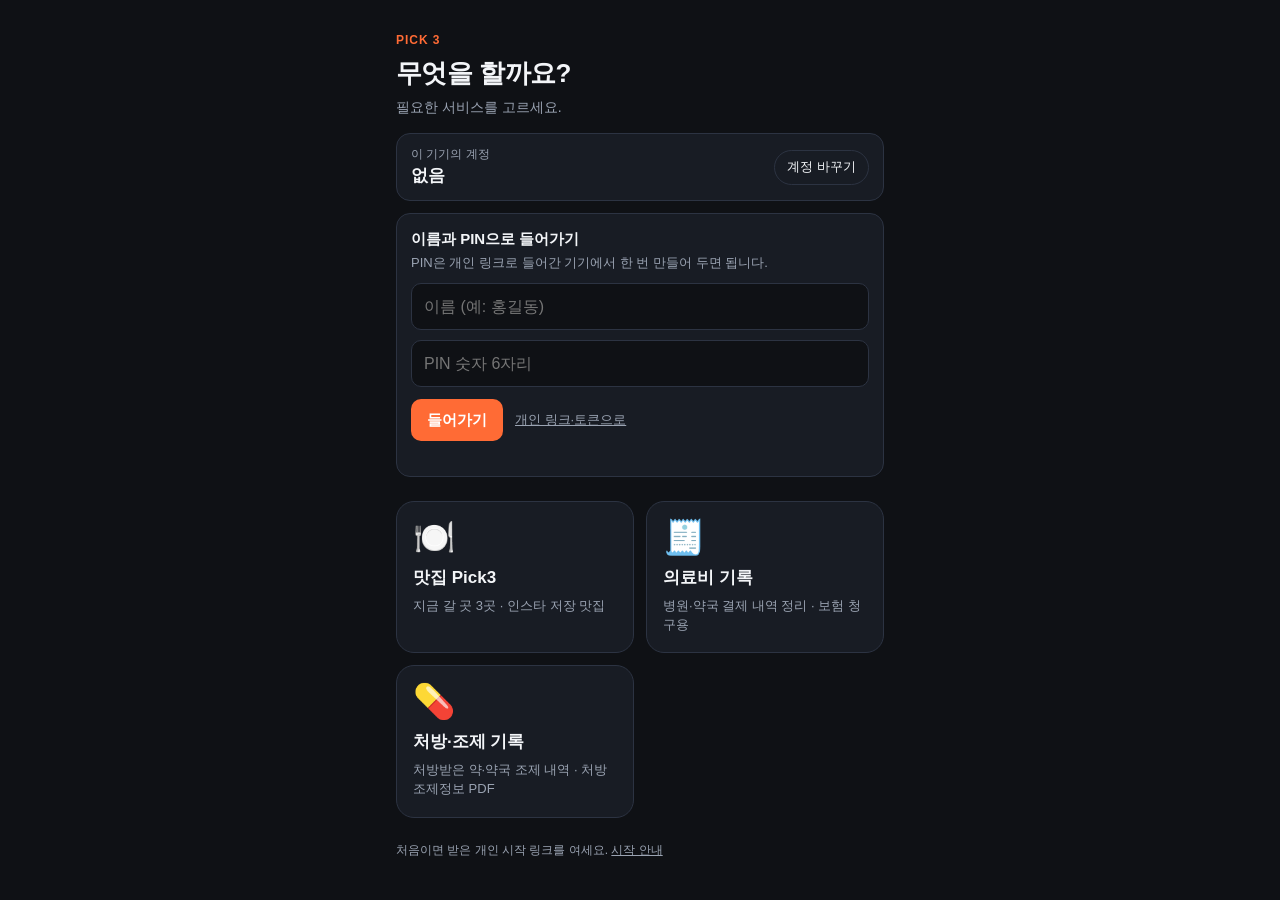
==== index.html @ e6c78faf "Web sign-in with name + 6-digit PIN (user-set), plus per-person Shortcut link guide - auth_pin.py: P" ====
<!doctype html>
<html lang="ko">
<head>
  <meta charset="utf-8" />
  <meta name="viewport" content="width=device-width, initial-scale=1, viewport-fit=cover" />
  <meta name="theme-color" content="#0f1115" />
  <meta name="referrer" content="no-referrer" />
  <meta name="apple-mobile-web-app-capable" content="yes" />
  <meta name="apple-mobile-web-app-title" content="Pick3" />
  <link rel="manifest" href="manifest.json" />
  <link rel="icon" href="icon.svg" type="image/svg+xml" />
  <title>Pick3</title>
  <style>
    :root {
      --bg: #0f1115; --surface: #181c24; --surface-2: #222733; --border: #2c3342;
      --text: #f3f5f8; --muted: #9aa3b2; --accent: #ff6b35;
    }
    * { box-sizing: border-box; margin: 0; padding: 0; -webkit-tap-highlight-color: transparent; }
    body {
      background: var(--bg); color: var(--text); min-height: 100vh;
      font-family: -apple-system, BlinkMacSystemFont, "Pretendard", "Apple SD Gothic Neo", "Noto Sans KR", sans-serif;
      padding: 32px 16px 40px; max-width: 520px; margin: 0 auto; line-height: 1.45;
    }
    .brand { font-size: 12px; font-weight: 700; color: var(--accent); letter-spacing: 0.08em; }
    h1 { font-size: 26px; font-weight: 800; letter-spacing: -0.02em; margin-top: 6px; }
    .sub { color: var(--muted); font-size: 14px; margin-top: 4px; }
    .grid { display: grid; grid-template-columns: 1fr 1fr; gap: 12px; margin-top: 24px; }
    .svc {
      display: flex; flex-direction: column; gap: 6px; min-height: 148px; padding: 18px 16px;
      background: var(--surface); border: 1px solid var(--border); border-radius: 18px;
      color: var(--text); text-decoration: none;
    }
    .svc:active { background: var(--surface-2); }
    .svc .icon { font-size: 34px; line-height: 1; }
    .svc .name { font-size: 17px; font-weight: 700; margin-top: 6px; }
    .svc .desc { color: var(--muted); font-size: 13px; }
    .acct {
      display: flex; align-items: center; justify-content: space-between; gap: 10px; margin-top: 16px;
      background: var(--surface); border: 1px solid var(--border); border-radius: 14px; padding: 12px 14px;
    }
    .acct .k { color: var(--muted); font-size: 12px; }
    .acct .v { font-size: 17px; font-weight: 700; }
    .acct button {
      font: inherit; font-size: 13px; color: var(--text); background: transparent; white-space: nowrap;
      border: 1px solid var(--border); border-radius: 999px; padding: 7px 12px;
    }
    .panel {
      margin-top: 12px; background: var(--surface); border: 1px solid var(--border); border-radius: 14px; padding: 14px;
    }
    .panel h2 { font-size: 15px; font-weight: 700; }
    .panel p { color: var(--muted); font-size: 13px; margin-top: 4px; }
    .panel input {
      display: block; width: 100%; margin-top: 10px; padding: 11px 12px; font: inherit; font-size: 16px;
      color: var(--text); background: var(--bg); border: 1px solid var(--border); border-radius: 10px;
    }
    .panel .row { display: flex; gap: 8px; margin-top: 12px; align-items: center; flex-wrap: wrap; }
    .btn {
      font: inherit; font-size: 15px; font-weight: 700; color: #fff; background: var(--accent);
      border: 0; border-radius: 10px; padding: 10px 16px;
    }
    .btn:disabled { opacity: 0.6; }
    .link { font: inherit; font-size: 13px; color: var(--muted); background: none; border: 0; text-decoration: underline; padding: 4px; }
    .err { color: #ff8a8a; font-size: 13px; margin-top: 8px; min-height: 1em; }
    .ok { color: #7ee2a8; }
    [hidden] { display: none !important; }
    .foot { margin-top: 24px; color: var(--muted); font-size: 12px; }
    .foot a { color: var(--muted); }
    @media (max-width: 340px) { .grid { grid-template-columns: 1fr; } }
  </style>
</head>
<body>
  <p class="brand">PICK 3</p>
  <h1>무엇을 할까요?</h1>
  <p class="sub">필요한 서비스를 고르세요.</p>

  <div class="acct">
    <div><div class="k">이 기기의 계정</div><div class="v" id="acctName">확인 중…</div></div>
    <button type="button" id="switchBtn">계정 바꾸기</button>
  </div>

  <form class="panel" id="loginPanel" hidden autocomplete="on">
    <h2>이름과 PIN으로 들어가기</h2>
    <p>PIN은 개인 링크로 들어간 기기에서 한 번 만들어 두면 됩니다.</p>
    <input id="loginName" name="username" autocomplete="username" placeholder="이름 (예: 홍길동)" required />
    <input id="loginPin" name="password" type="password" inputmode="numeric" pattern="[0-9]*" maxlength="6"
           autocomplete="current-password" placeholder="PIN 숫자 6자리" required />
    <div class="row">
      <button class="btn" type="submit" id="loginBtn">들어가기</button>
      <button class="link" type="button" id="tokenBtn">개인 링크·토큰으로</button>
      <button class="link" type="button" id="loginCancel" hidden>닫기</button>
    </div>
    <div class="err" id="loginErr" role="alert"></div>
  </form>

  <form class="panel" id="pinPanel" hidden>
    <h2 id="pinTitle">PIN 만들기</h2>
    <p>다른 브라우저(카톡 안 브라우저, PC 등)에서는 긴 링크 대신 이름과 PIN으로 들어올 수 있습니다.</p>
    <input id="pin1" type="password" inputmode="numeric" pattern="[0-9]*" maxlength="6" autocomplete="new-password" placeholder="새 PIN 숫자 6자리" />
    <input id="pin2" type="password" inputmode="numeric" pattern="[0-9]*" maxlength="6" autocomplete="new-password" placeholder="한 번 더" />
    <div class="row">
      <button class="btn" type="submit" id="pinBtn">저장</button>
      <button class="link" type="button" id="pinLater">나중에</button>
    </div>
    <div class="err" id="pinErr" role="alert"></div>
  </form>

  <nav class="grid" id="grid" aria-label="서비스"></nav>

  <p class="foot" id="foot"></p>

  <script src="account.js"></script>
  <script>
    // To add a service: append one entry. `href` is a page next to this one.
    const SERVICES = [
      { icon: "🍽️", name: "맛집 Pick3", desc: "지금 갈 곳 3곳 · 인스타 저장 맛집", href: "pick3.html" },
      { icon: "🧾", name: "의료비 기록", desc: "병원·약국 결제 내역 정리 · 보험 청구용", href: "medical.html" },
      { icon: "💊", name: "처방·조제 기록", desc: "처방받은 약·약국 조제 내역 · 처방조제정보 PDF", href: "prescriptions.html" },
    ];

    const esc = (s) => String(s).replace(/[&<>"']/g, (c) => ({"&":"&amp;","<":"&lt;",">":"&gt;",'"':"&quot;","'":"&#39;"}[c]));
    document.getElementById("grid").innerHTML = SERVICES.map((s) => `
      <a class="svc" href="${esc(s.href)}">
        <span class="icon" aria-hidden="true">${s.icon}</span>
        <span class="name">${esc(s.name)}</span>
        <span class="desc">${esc(s.desc)}</span>
      </a>`).join("");

    const $ = (id) => document.getElementById(id);
    const PIN_LATER = "pick3_pin_later";

    function showLogin(open, canCancel) {
      $("loginPanel").hidden = !open;
      $("loginCancel").hidden = !canCancel;
      $("loginErr").textContent = "";
      if (open) { $("pinPanel").hidden = true; }
    }

    async function offerPin() {
      const has = await Pick3Account.hasPin();
      if (has === undefined) return;            // server asleep / migration not run: say nothing
      $("pinTitle").textContent = has ? "PIN 바꾸기" : "PIN 만들기";
      const later = (() => { try { return localStorage.getItem(PIN_LATER); } catch { return ""; } })();
      $("pinPanel").hidden = has || !!later;
      $("foot").innerHTML = '<button class="link" type="button" id="pinOpen">' + (has ? "PIN 바꾸기" : "PIN 만들기") +
        '</button> · <button class="link" type="button" id="logoutBtn">이 기기에서 로그아웃</button>';
      $("pinOpen").onclick = () => { $("pinPanel").hidden = false; $("pin1").focus(); };
      $("logoutBtn").onclick = () => {
        if (!confirm("이 기기에서 로그아웃할까요? (단축어 저장은 그대로 됩니다)")) return;
        Pick3Account.signOut();
        showAccount();
      };
    }

    async function showAccount() {
      const el = $("acctName");
      const foot = $("foot");
      $("pinPanel").hidden = true;
      if (!Pick3Account.getToken()) {
        el.textContent = "없음";
        foot.innerHTML = '처음이면 받은 개인 시작 링크를 여세요. <a href="start.html">시작 안내</a>';
        showLogin(true, false);
        return;
      }
      showLogin(false);
      el.textContent = Pick3Account.cachedName() ? `${Pick3Account.cachedName()} 님` : "확인 중…";
      foot.textContent = "";
      const n = await Pick3Account.name();
      if (n === null) {
        el.textContent = "로그인 필요";
        Pick3Account.signOut();
        showLogin(true, false);
        $("loginErr").textContent = "로그인이 끝났거나 토큰이 맞지 않습니다. 다시 들어가 주세요.";
      } else {
        el.textContent = n ? `${n} 님` : "확인 못 함 (서버 깨우는 중)";
        if (n) offerPin();
      }
    }

    $("loginPanel").addEventListener("submit", async (e) => {
      e.preventDefault();
      const name = $("loginName").value.trim(), pin = $("loginPin").value.trim();
      $("loginBtn").disabled = true;
      $("loginErr").textContent = "확인 중…";
      const err = await Pick3Account.loginWithPin(name, pin);
      $("loginBtn").disabled = false;
      $("loginErr").textContent = err;
      if (!err) { $("loginPin").value = ""; showAccount(); }
    });
    $("tokenBtn").addEventListener("click", async () => {
      const n = await Pick3Account.switchInteractive();
      if (n) showAccount();
    });
    $("loginCancel").addEventListener("click", () => showLogin(false));

    $("pinPanel").addEventListener("submit", async (e) => {
      e.preventDefault();
      const a = $("pin1").value.trim(), b = $("pin2").value.trim();
      if (a !== b) { $("pinErr").textContent = "두 PIN이 다릅니다."; return; }
      $("pinBtn").disabled = true;
      const err = await Pick3Account.setPin(a);
      $("pinBtn").disabled = false;
      if (err) { $("pinErr").textContent = err; return; }
      $("pin1").value = $("pin2").value = "";
      $("pinErr").innerHTML = '<span class="ok">PIN을 저장했습니다. 이름과 이 PIN으로 다른 브라우저에서 들어오세요.</span>';
      setTimeout(() => { $("pinPanel").hidden = true; $("pinErr").textContent = ""; offerPin(); }, 2500);
    });
    $("pinLater").addEventListener("click", () => {
      try { localStorage.setItem(PIN_LATER, "1"); } catch {}
      $("pinPanel").hidden = true;
    });

    $("switchBtn").addEventListener("click", () => {
      const open = $("loginPanel").hidden;
      showLogin(open, true);
      if (open) $("loginName").focus();
    });

    Pick3Account.ready.then(showAccount);
  </script>
</body>
</html>
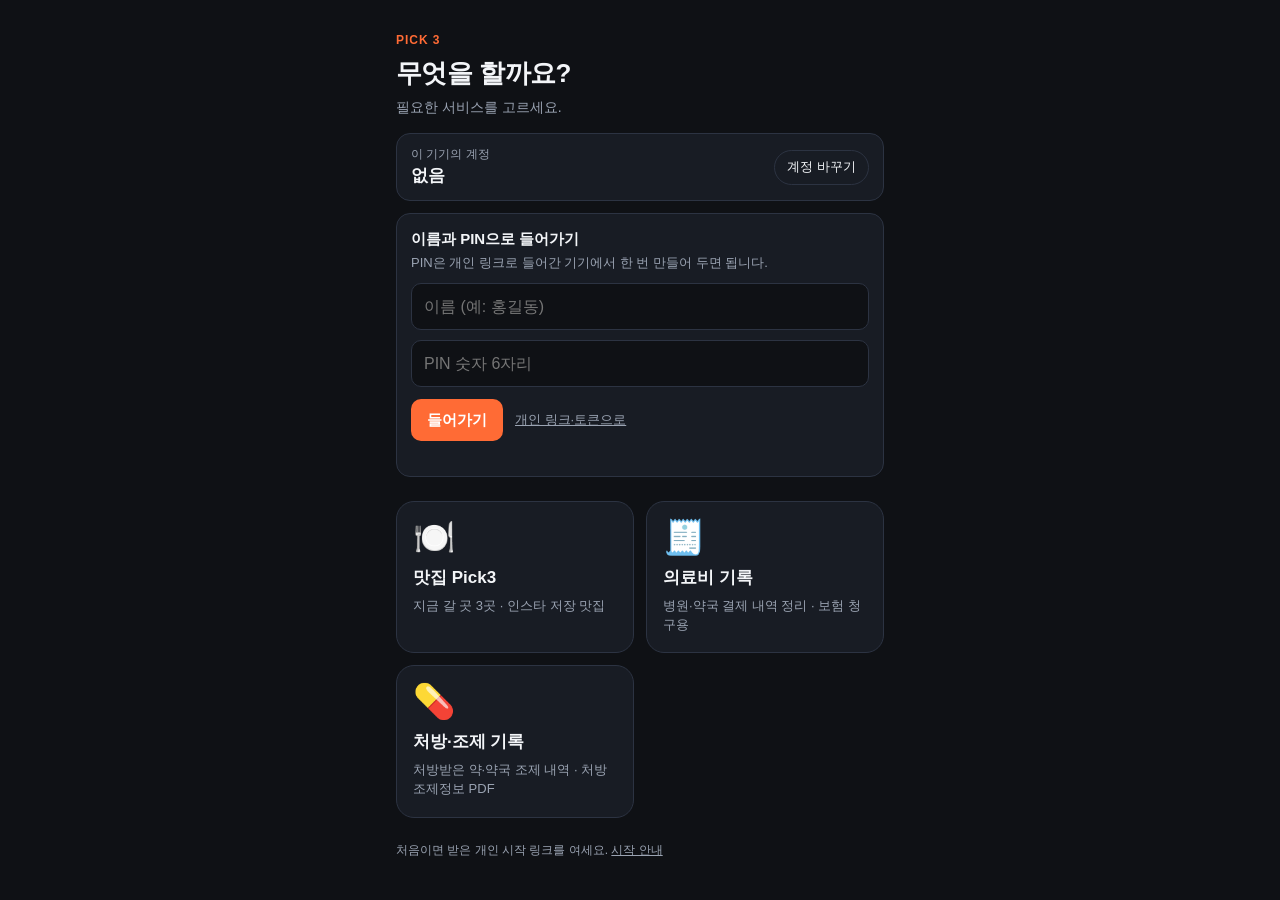
==== commit 4deb33a7: "Shared links: answer at once and process in the background; home shows '최근 처리' with live progress - " ====
--- a/index.html
+++ b/index.html
@@ -63,6 +63,18 @@
     .err { color: #ff8a8a; font-size: 13px; margin-top: 8px; min-height: 1em; }
     .ok { color: #7ee2a8; }
     [hidden] { display: none !important; }
+    .jobs { margin-top: 12px; }
+    .job {
+      background: var(--surface); border: 1px solid var(--border); border-radius: 14px; padding: 12px 14px; margin-top: 8px;
+    }
+    .job .head { display: flex; justify-content: space-between; color: var(--muted); font-size: 12px; }
+    .job .msg { white-space: pre-line; font-size: 14px; margin-top: 6px; }
+    .job.running .msg::before {
+      content: ""; display: inline-block; width: 12px; height: 12px; margin-right: 8px; vertical-align: -1px;
+      border: 2px solid var(--muted); border-top-color: var(--accent); border-radius: 50%; animation: spin 0.9s linear infinite;
+    }
+    @keyframes spin { to { transform: rotate(360deg); } }
+    @media (prefers-reduced-motion: reduce) { .job.running .msg::before { animation: none; } }
     .foot { margin-top: 24px; color: var(--muted); font-size: 12px; }
     .foot a { color: var(--muted); }
     @media (max-width: 340px) { .grid { grid-template-columns: 1fr; } }
@@ -103,6 +115,8 @@
     </div>
     <div class="err" id="pinErr" role="alert"></div>
   </form>
+
+  <section class="jobs" id="jobs" hidden aria-live="polite"></section>
 
   <nav class="grid" id="grid" aria-label="서비스"></nav>
 
@@ -172,9 +186,31 @@
         $("loginErr").textContent = "로그인이 끝났거나 토큰이 맞지 않습니다. 다시 들어가 주세요.";
       } else {
         el.textContent = n ? `${n} 님` : "확인 못 함 (서버 깨우는 중)";
-        if (n) offerPin();
+        if (n) { offerPin(); loadJobs(); }
       }
     }
+
+    // Shared links are processed in the background (20-40 s): show progress here.
+    let jobsTimer = null;
+    async function loadJobs() {
+      clearTimeout(jobsTimer);
+      const token = Pick3Account.getToken();
+      if (!token) { $("jobs").hidden = true; return; }
+      let jobs = [];
+      try {
+        const res = await fetch(`${Pick3Account.API}/api/jobs`, { headers: { "X-Pick3-Token": token } });
+        if (res.ok) jobs = (await res.json()).jobs || [];
+      } catch { /* server asleep: try again later */ }
+      const box = $("jobs");
+      box.hidden = !jobs.length;
+      box.innerHTML = jobs.length ? '<h2 style="font-size:15px">최근 처리</h2>' + jobs.map((j) => `
+        <div class="job ${j.status === "running" ? "running" : ""}">
+          <div class="head"><span>🔗 ${esc(j.site || "링크")}</span><span>${esc(j.started || "")}${j.finished ? " → " + esc(j.finished) : ""}</span></div>
+          <div class="msg">${esc(j.message || "")}</div>
+        </div>`).join("") : "";
+      if (jobs.some((j) => j.status === "running")) jobsTimer = setTimeout(loadJobs, 3000);
+    }
+    document.addEventListener("visibilitychange", () => { if (!document.hidden) loadJobs(); });
 
     $("loginPanel").addEventListener("submit", async (e) => {
       e.preventDefault();
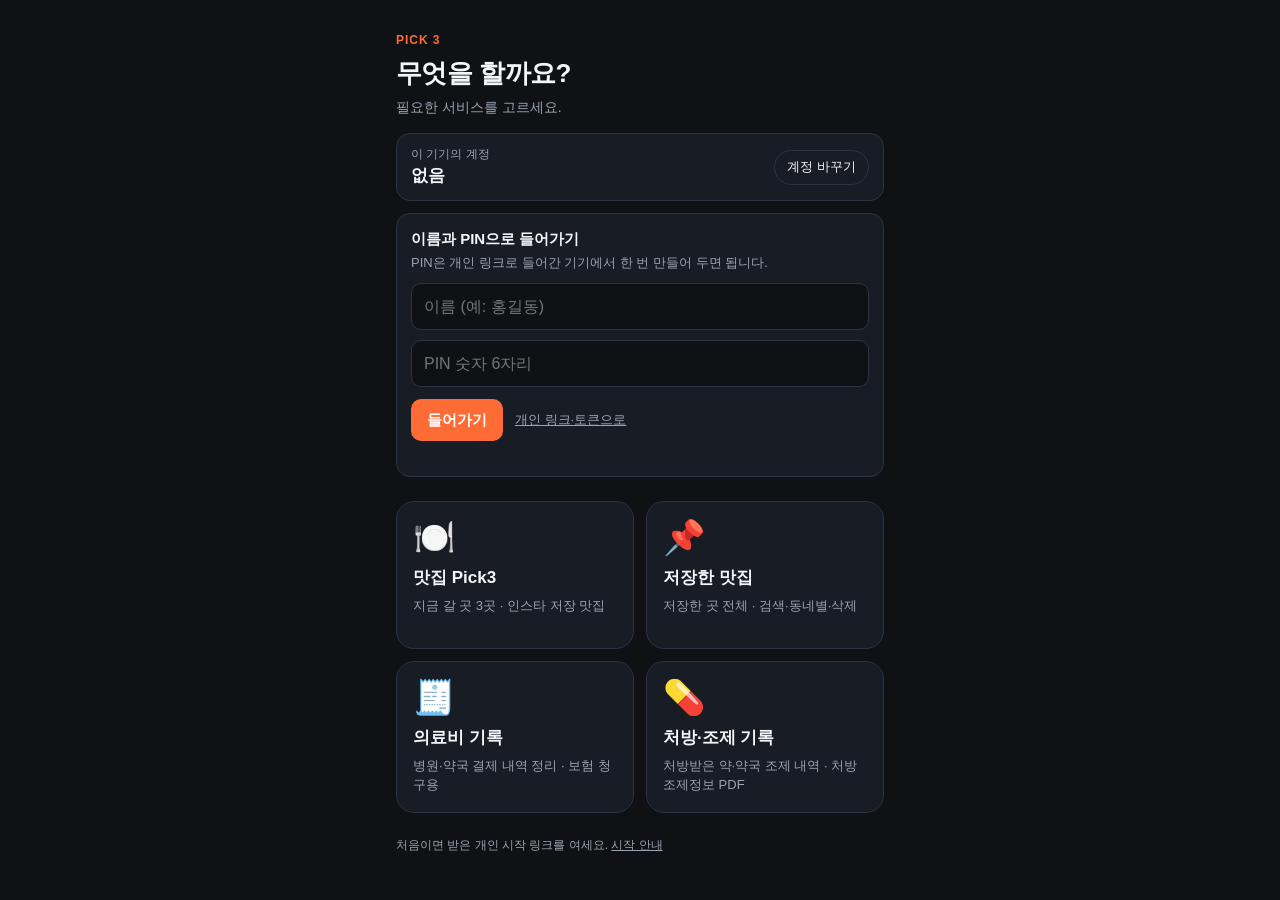
==== commit fcf9cbeb: "Saved restaurants list page (search, area chips, sort, map/phone, delete) + DELETE /api/saved/{id} C" ====
--- a/index.html
+++ b/index.html
@@ -127,6 +127,7 @@
     // To add a service: append one entry. `href` is a page next to this one.
     const SERVICES = [
       { icon: "🍽️", name: "맛집 Pick3", desc: "지금 갈 곳 3곳 · 인스타 저장 맛집", href: "pick3.html" },
+      { icon: "📌", name: "저장한 맛집", desc: "저장한 곳 전체 · 검색·동네별·삭제", href: "saved.html" },
       { icon: "🧾", name: "의료비 기록", desc: "병원·약국 결제 내역 정리 · 보험 청구용", href: "medical.html" },
       { icon: "💊", name: "처방·조제 기록", desc: "처방받은 약·약국 조제 내역 · 처방조제정보 PDF", href: "prescriptions.html" },
     ];
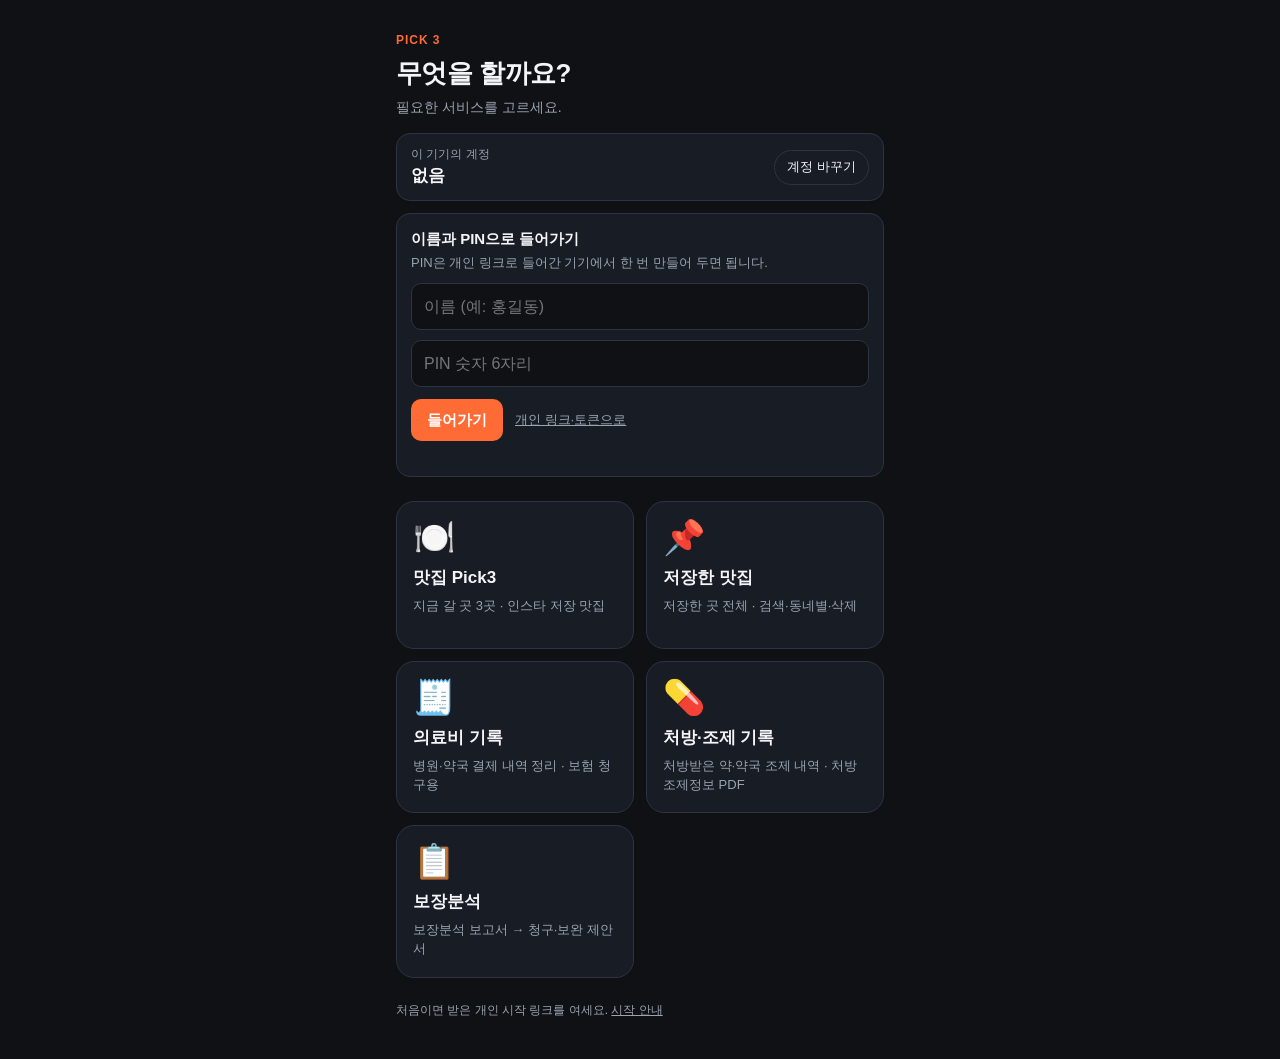
==== commit 0622a62a: "보장분석: store shared report PDFs, build claim/gap proposals on demand (coverage.html) - coverage_revie" ====
--- a/index.html
+++ b/index.html
@@ -130,6 +130,7 @@
       { icon: "📌", name: "저장한 맛집", desc: "저장한 곳 전체 · 검색·동네별·삭제", href: "saved.html" },
       { icon: "🧾", name: "의료비 기록", desc: "병원·약국 결제 내역 정리 · 보험 청구용", href: "medical.html" },
       { icon: "💊", name: "처방·조제 기록", desc: "처방받은 약·약국 조제 내역 · 처방조제정보 PDF", href: "prescriptions.html" },
+      { icon: "📋", name: "보장분석", desc: "보장분석 보고서 → 청구·보완 제안서", href: "coverage.html" },
     ];
 
     const esc = (s) => String(s).replace(/[&<>"']/g, (c) => ({"&":"&amp;","<":"&lt;",">":"&gt;",'"':"&quot;","'":"&#39;"}[c]));
@@ -203,14 +204,16 @@
         if (res.ok) jobs = (await res.json()).jobs || [];
       } catch { /* server asleep: try again later */ }
       const box = $("jobs");
+      const ICON = { link: "🔗" };
       box.hidden = !jobs.length;
       box.innerHTML = jobs.length ? '<h2 style="font-size:15px">최근 처리</h2>' + jobs.map((j) => `
         <div class="job ${j.status === "running" ? "running" : ""}">
-          <div class="head"><span>🔗 ${esc(j.site || "링크")}</span><span>${esc(j.started || "")}${j.finished ? " → " + esc(j.finished) : ""}</span></div>
+          <div class="head"><span>${ICON[j.kind] || "🔗"} ${esc(j.site || "링크")}</span><span>${esc(j.started || "")}${j.finished ? " → " + esc(j.finished) : ""}</span></div>
           <div class="msg">${esc(j.message || "")}</div>
         </div>`).join("") : "";
       if (jobs.some((j) => j.status === "running")) jobsTimer = setTimeout(loadJobs, 3000);
     }
+
     document.addEventListener("visibilitychange", () => { if (!document.hidden) loadJobs(); });
 
     $("loginPanel").addEventListener("submit", async (e) => {
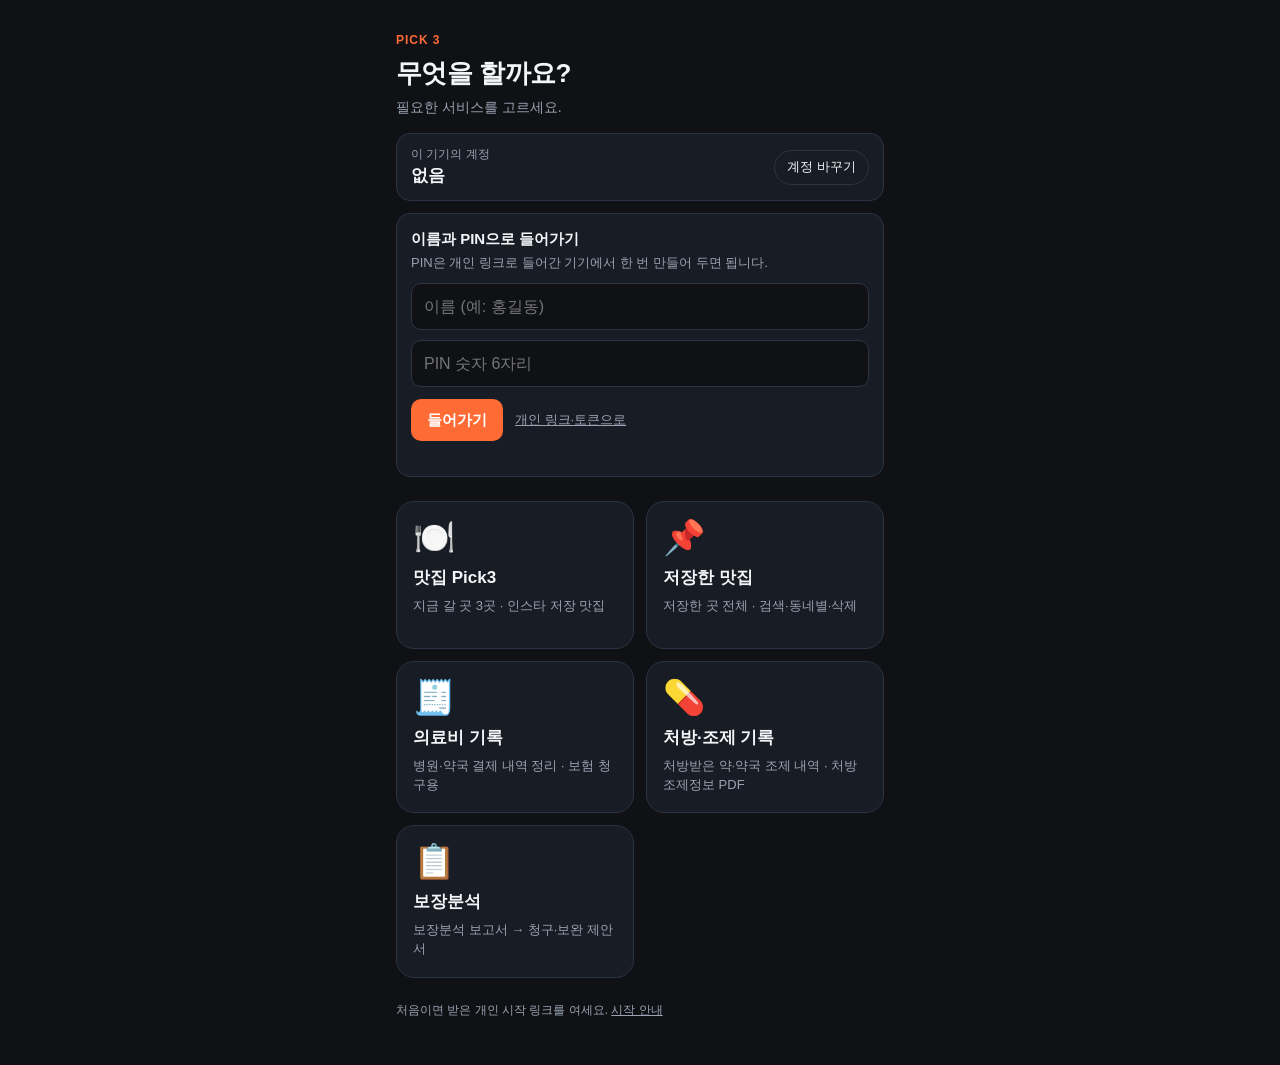
==== commit 642e908e: "Record Gemini token usage per call and show estimated cost (per 보장분석 run, monthly on home) - gemini_" ====
--- a/index.html
+++ b/index.html
@@ -121,6 +121,7 @@
   <nav class="grid" id="grid" aria-label="서비스"></nav>
 
   <p class="foot" id="foot"></p>
+  <p class="foot" id="usageFoot" style="margin-top:6px"></p>
 
   <script src="account.js"></script>
   <script>
@@ -188,8 +189,19 @@
         $("loginErr").textContent = "로그인이 끝났거나 토큰이 맞지 않습니다. 다시 들어가 주세요.";
       } else {
         el.textContent = n ? `${n} 님` : "확인 못 함 (서버 깨우는 중)";
-        if (n) { offerPin(); loadJobs(); }
+        if (n) { offerPin(); loadJobs(); loadUsage(); }
       }
+    }
+
+    // This month's Gemini usage (estimate from tokens x price table).
+    async function loadUsage() {
+      try {
+        const res = await fetch(`${Pick3Account.API}/api/usage`, { headers: { "X-Pick3-Token": Pick3Account.getToken() } });
+        if (!res.ok) return;
+        const u = await res.json();
+        if (!u.calls) return;
+        $("usageFoot").textContent = `이번 달 AI 사용 ${u.calls}회 · 약 ₩${u.krw.toLocaleString("ko-KR")}${u.unpriced_models.length ? "+" : ""} (추정)`;
+      } catch {}
     }
 
     // Shared links are processed in the background (20-40 s): show progress here.
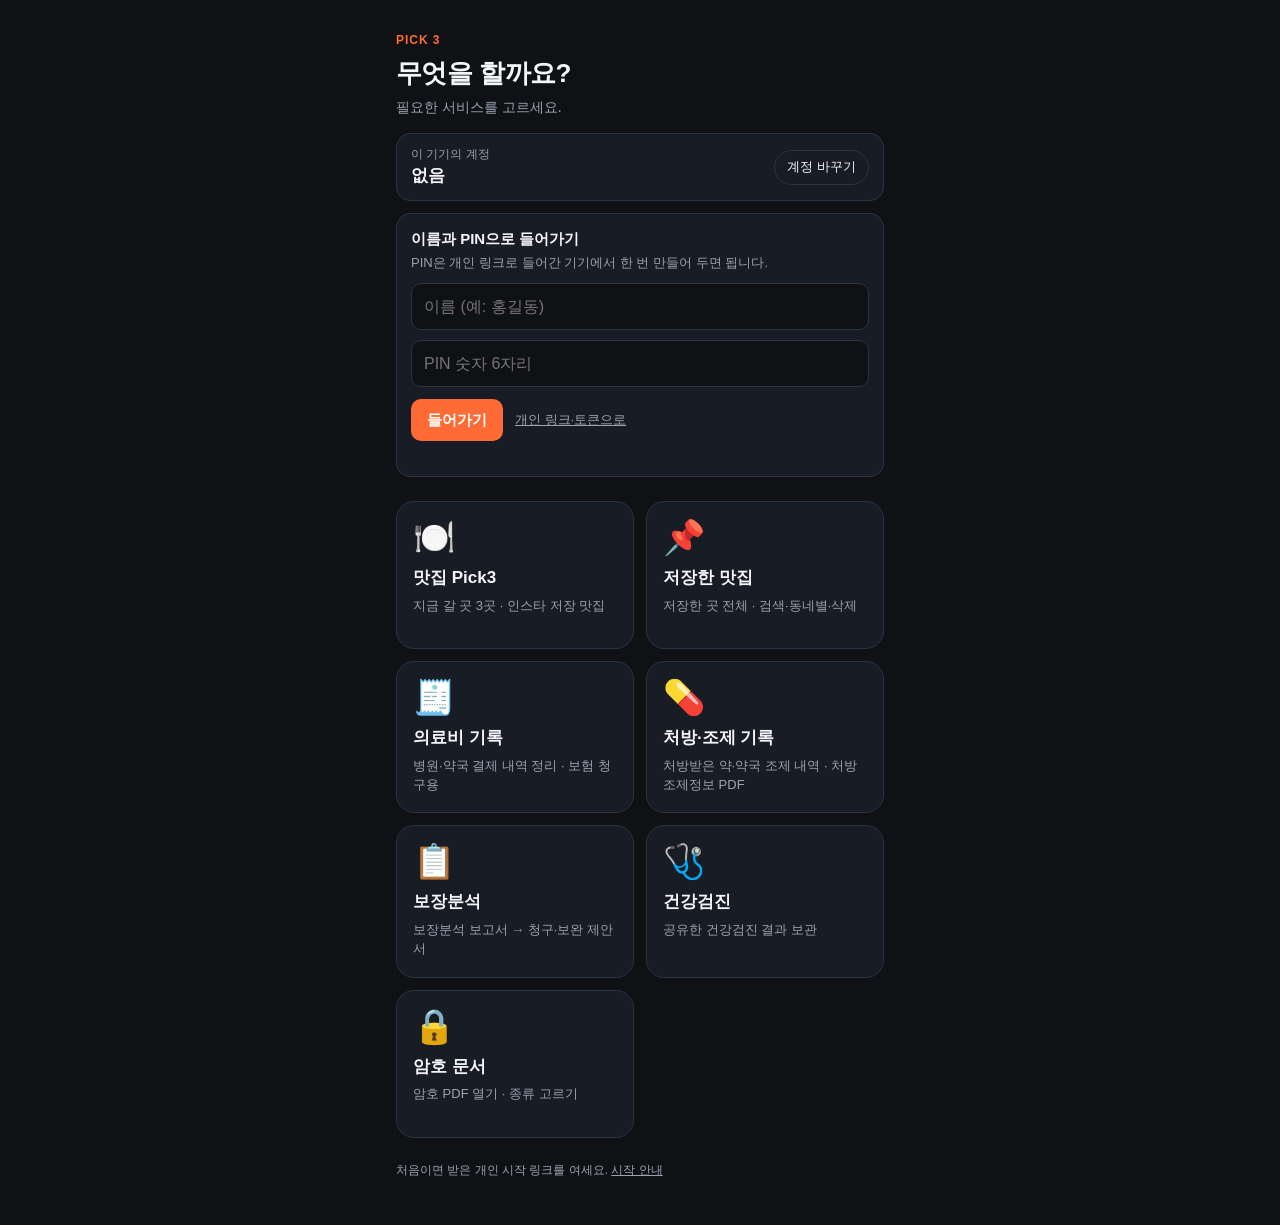
==== commit 7633ef9a: "암호 문서함: encrypted PDFs wait in one box, open once, Pick3 suggests the kind, the user confirms Kinds:" ====
--- a/index.html
+++ b/index.html
@@ -132,11 +132,13 @@
       { icon: "🧾", name: "의료비 기록", desc: "병원·약국 결제 내역 정리 · 보험 청구용", href: "medical.html" },
       { icon: "💊", name: "처방·조제 기록", desc: "처방받은 약·약국 조제 내역 · 처방조제정보 PDF", href: "prescriptions.html" },
       { icon: "📋", name: "보장분석", desc: "보장분석 보고서 → 청구·보완 제안서", href: "coverage.html" },
+      { icon: "🩺", name: "건강검진", desc: "공유한 건강검진 결과 보관", href: "docs.html?box=checkup" },
+      { icon: "🔒", name: "암호 문서", desc: "암호 PDF 열기 · 종류 고르기", href: "docs.html?box=locked", id: "lockedCard" },
     ];
 
     const esc = (s) => String(s).replace(/[&<>"']/g, (c) => ({"&":"&amp;","<":"&lt;",">":"&gt;",'"':"&quot;","'":"&#39;"}[c]));
     document.getElementById("grid").innerHTML = SERVICES.map((s) => `
-      <a class="svc" href="${esc(s.href)}">
+      <a class="svc" href="${esc(s.href)}"${s.id ? ` id="${s.id}"` : ""}>
         <span class="icon" aria-hidden="true">${s.icon}</span>
         <span class="name">${esc(s.name)}</span>
         <span class="desc">${esc(s.desc)}</span>
@@ -189,8 +191,19 @@
         $("loginErr").textContent = "로그인이 끝났거나 토큰이 맞지 않습니다. 다시 들어가 주세요.";
       } else {
         el.textContent = n ? `${n} 님` : "확인 못 함 (서버 깨우는 중)";
-        if (n) { offerPin(); loadJobs(); loadUsage(); }
+        if (n) { offerPin(); loadJobs(); loadUsage(); loadLocked(); }
       }
+    }
+
+    // Encrypted PDFs waiting for their password: show the count on the 🔒 card.
+    async function loadLocked() {
+      try {
+        const res = await fetch(`${Pick3Account.API}/api/coverage?kind=locked`, { headers: { "X-Pick3-Token": Pick3Account.getToken() } });
+        if (!res.ok) return;
+        const rows = (await res.json()).reports || [];
+        const desc = document.querySelector("#lockedCard .desc");
+        if (desc && rows.length) desc.innerHTML = `<b style="color:var(--accent, #ff6b35)">열지 않은 문서 ${rows.length}건</b> · 암호 넣고 종류 고르기`;
+      } catch {}
     }
 
     // This month's Gemini usage (estimate from tokens x price table).
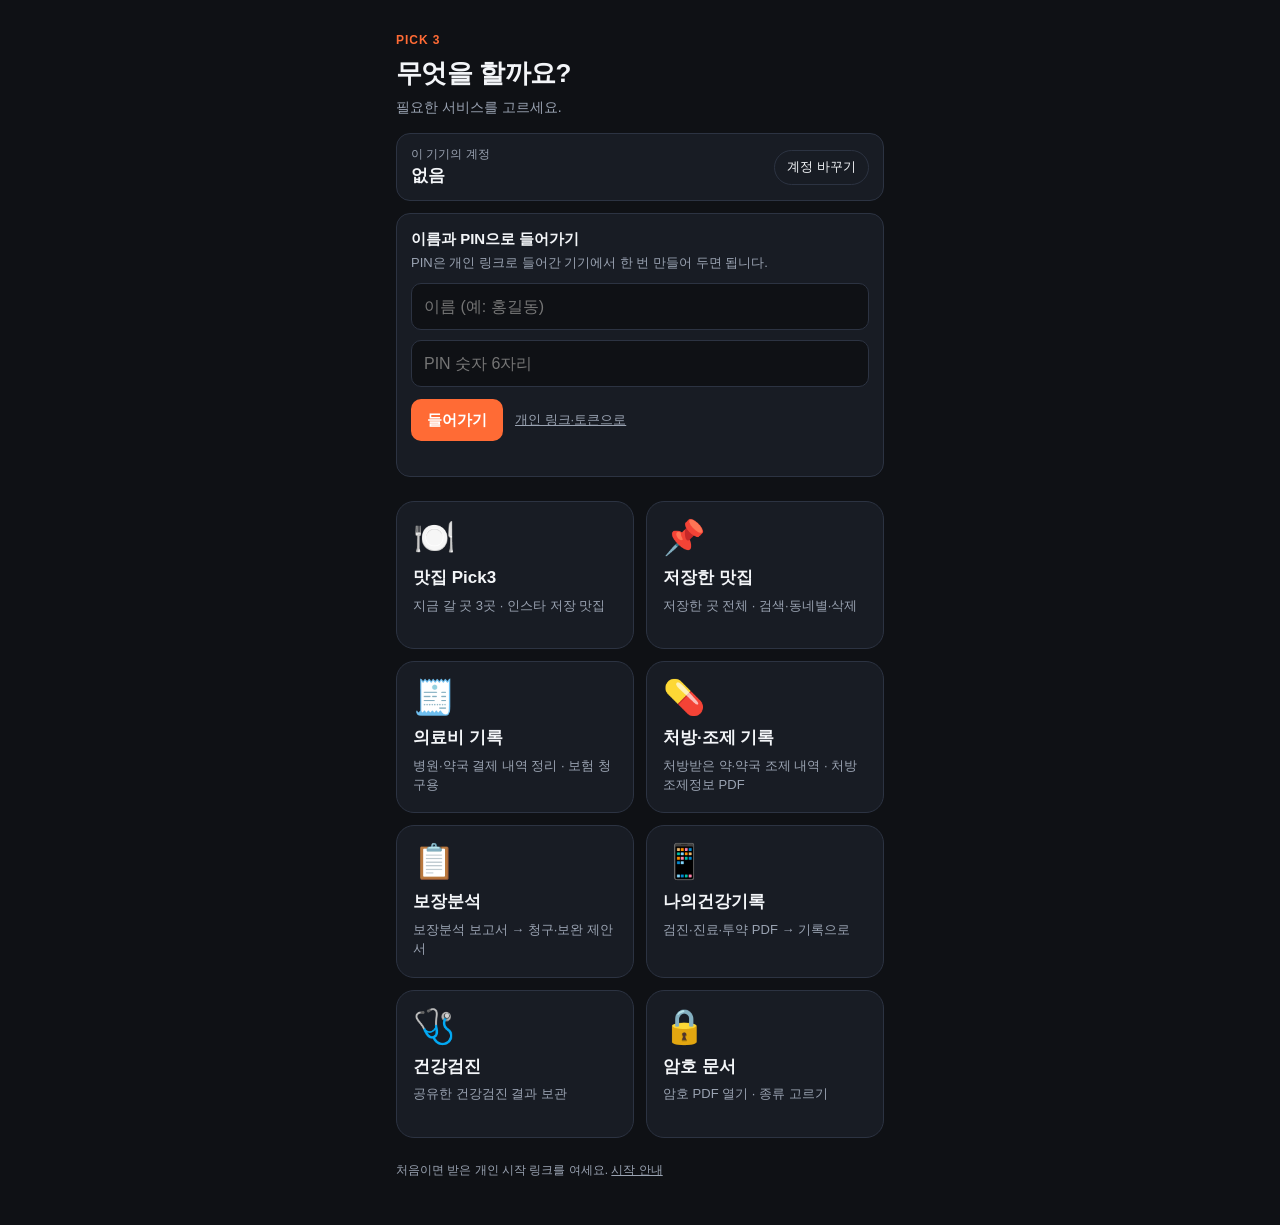
==== commit 8ad601a3: "나의건강기록: split exports into 검진/진료/투약 (any order, shared pages); 진료 → visits (B안: no amount), 투약 → pre" ====
--- a/index.html
+++ b/index.html
@@ -132,6 +132,7 @@
       { icon: "🧾", name: "의료비 기록", desc: "병원·약국 결제 내역 정리 · 보험 청구용", href: "medical.html" },
       { icon: "💊", name: "처방·조제 기록", desc: "처방받은 약·약국 조제 내역 · 처방조제정보 PDF", href: "prescriptions.html" },
       { icon: "📋", name: "보장분석", desc: "보장분석 보고서 → 청구·보완 제안서", href: "coverage.html" },
+      { icon: "📱", name: "나의건강기록", desc: "검진·진료·투약 PDF → 기록으로", href: "docs.html?box=mhr" },
       { icon: "🩺", name: "건강검진", desc: "공유한 건강검진 결과 보관", href: "docs.html?box=checkup" },
       { icon: "🔒", name: "암호 문서", desc: "암호 PDF 열기 · 종류 고르기", href: "docs.html?box=locked", id: "lockedCard" },
     ];
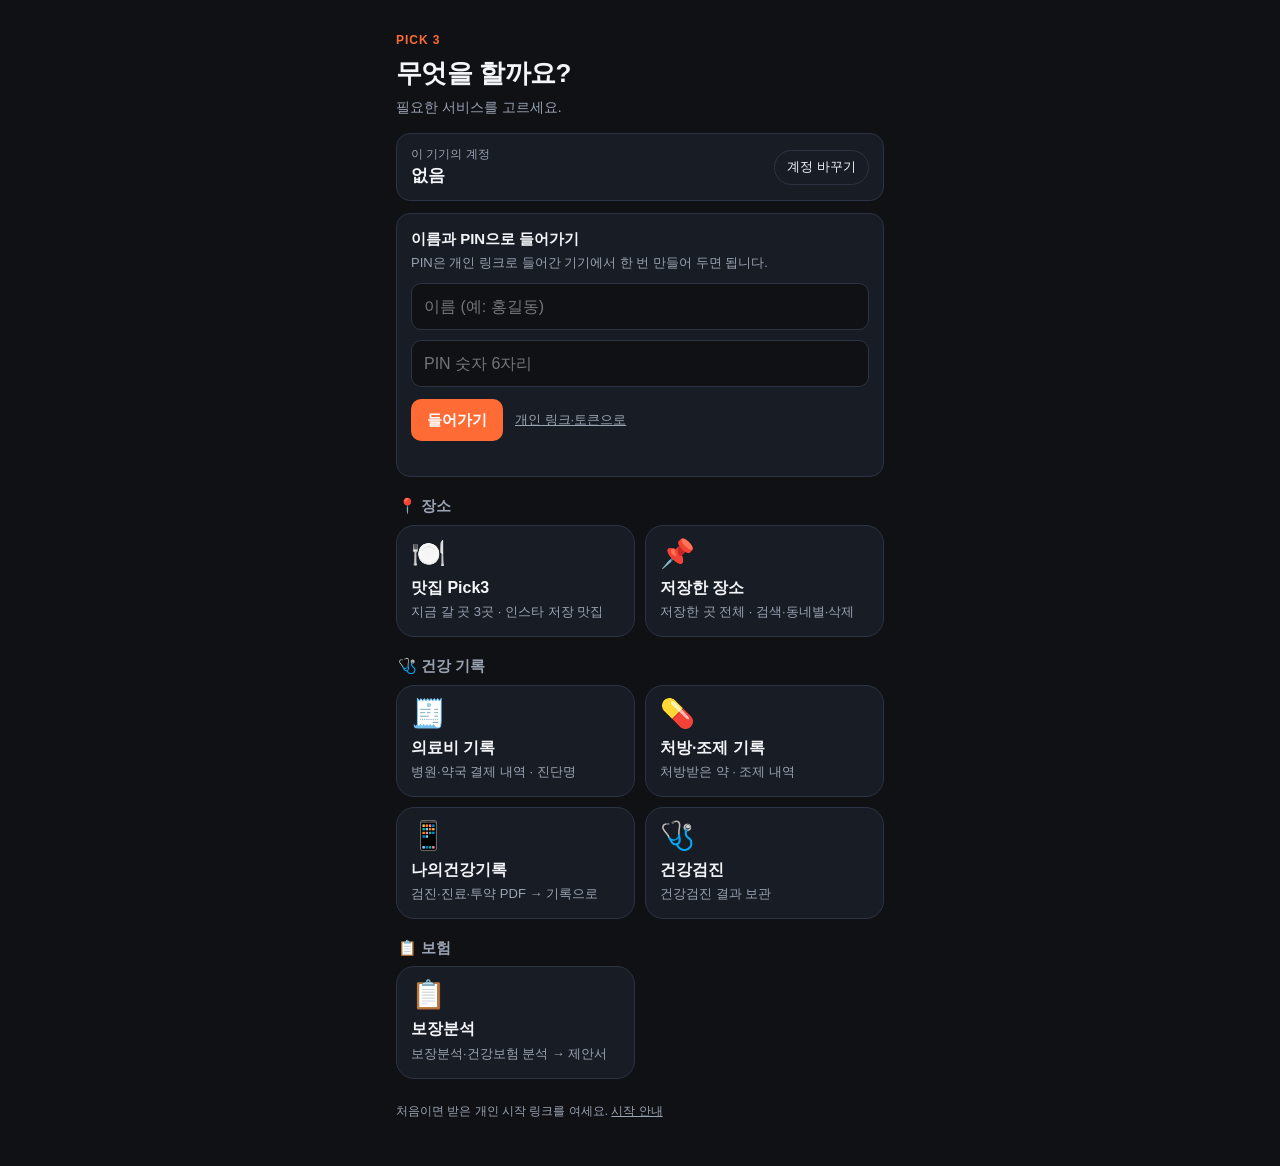
==== commit 5b82abbf: "건강·보험 분석 without a 보장분석 report; [보장분석에 반영] from 📱/🩺; 검진 pages saved to the 🩺 box by default; home ca" ====
--- a/index.html
+++ b/index.html
@@ -24,15 +24,20 @@
     .brand { font-size: 12px; font-weight: 700; color: var(--accent); letter-spacing: 0.08em; }
     h1 { font-size: 26px; font-weight: 800; letter-spacing: -0.02em; margin-top: 6px; }
     .sub { color: var(--muted); font-size: 14px; margin-top: 4px; }
-    .grid { display: grid; grid-template-columns: 1fr 1fr; gap: 12px; margin-top: 24px; }
+    .grid { margin-top: 18px; }
+    .cards { display: grid; grid-template-columns: 1fr 1fr; gap: 10px; }
+    .cat { font-size: 15px; font-weight: 800; color: var(--muted); margin: 18px 2px 8px; }
+    .inbox { display: block; margin-top: 4px; padding: 12px 14px; border-radius: 14px; text-decoration: none;
+      color: var(--text); background: var(--surface-2); border: 1px solid var(--accent, #ff6b35); font-size: 14.5px; }
+    .inbox[hidden] { display: none; }
     .svc {
-      display: flex; flex-direction: column; gap: 6px; min-height: 148px; padding: 18px 16px;
+      display: flex; flex-direction: column; gap: 4px; min-height: 112px; padding: 14px 14px;
       background: var(--surface); border: 1px solid var(--border); border-radius: 18px;
       color: var(--text); text-decoration: none;
     }
     .svc:active { background: var(--surface-2); }
-    .svc .icon { font-size: 34px; line-height: 1; }
-    .svc .name { font-size: 17px; font-weight: 700; margin-top: 6px; }
+    .svc .icon { font-size: 28px; line-height: 1; }
+    .svc .name { font-size: 16px; font-weight: 700; margin-top: 4px; }
     .svc .desc { color: var(--muted); font-size: 13px; }
     .acct {
       display: flex; align-items: center; justify-content: space-between; gap: 10px; margin-top: 16px;
@@ -77,7 +82,7 @@
     @media (prefers-reduced-motion: reduce) { .job.running .msg::before { animation: none; } }
     .foot { margin-top: 24px; color: var(--muted); font-size: 12px; }
     .foot a { color: var(--muted); }
-    @media (max-width: 340px) { .grid { grid-template-columns: 1fr; } }
+    @media (max-width: 340px) { .cards { grid-template-columns: 1fr; } }
   </style>
 </head>
 <body>
@@ -125,25 +130,32 @@
 
   <script src="account.js"></script>
   <script>
-    // To add a service: append one entry. `href` is a page next to this one.
-    const SERVICES = [
-      { icon: "🍽️", name: "맛집 Pick3", desc: "지금 갈 곳 3곳 · 인스타 저장 맛집", href: "pick3.html" },
-      { icon: "📌", name: "저장한 맛집", desc: "저장한 곳 전체 · 검색·동네별·삭제", href: "saved.html" },
-      { icon: "🧾", name: "의료비 기록", desc: "병원·약국 결제 내역 정리 · 보험 청구용", href: "medical.html" },
-      { icon: "💊", name: "처방·조제 기록", desc: "처방받은 약·약국 조제 내역 · 처방조제정보 PDF", href: "prescriptions.html" },
-      { icon: "📋", name: "보장분석", desc: "보장분석 보고서 → 청구·보완 제안서", href: "coverage.html" },
-      { icon: "📱", name: "나의건강기록", desc: "검진·진료·투약 PDF → 기록으로", href: "docs.html?box=mhr" },
-      { icon: "🩺", name: "건강검진", desc: "공유한 건강검진 결과 보관", href: "docs.html?box=checkup" },
-      { icon: "🔒", name: "암호 문서", desc: "암호 PDF 열기 · 종류 고르기", href: "docs.html?box=locked", id: "lockedCard" },
+    // To add a service: append one entry to its category. `href` is a page next to this one.
+    const CATEGORIES = [
+      { title: "📍 장소", services: [
+        { icon: "🍽️", name: "맛집 Pick3", desc: "지금 갈 곳 3곳 · 인스타 저장 맛집", href: "pick3.html" },
+        { icon: "📌", name: "저장한 장소", desc: "저장한 곳 전체 · 검색·동네별·삭제", href: "saved.html" },
+      ] },
+      { title: "🩺 건강 기록", services: [
+        { icon: "🧾", name: "의료비 기록", desc: "병원·약국 결제 내역 · 진단명", href: "medical.html" },
+        { icon: "💊", name: "처방·조제 기록", desc: "처방받은 약 · 조제 내역", href: "prescriptions.html" },
+        { icon: "📱", name: "나의건강기록", desc: "검진·진료·투약 PDF → 기록으로", href: "docs.html?box=mhr" },
+        { icon: "🩺", name: "건강검진", desc: "건강검진 결과 보관", href: "docs.html?box=checkup" },
+      ] },
+      { title: "📋 보험", services: [
+        { icon: "📋", name: "보장분석", desc: "보장분석·건강보험 분석 → 제안서", href: "coverage.html" },
+      ] },
     ];
 
     const esc = (s) => String(s).replace(/[&<>"']/g, (c) => ({"&":"&amp;","<":"&lt;",">":"&gt;",'"':"&quot;","'":"&#39;"}[c]));
-    document.getElementById("grid").innerHTML = SERVICES.map((s) => `
-      <a class="svc" href="${esc(s.href)}"${s.id ? ` id="${s.id}"` : ""}>
+    document.getElementById("grid").innerHTML =
+      `<a class="inbox" id="lockedBanner" href="docs.html?box=locked" hidden></a>` +
+      CATEGORIES.map((c) => `<h2 class="cat">${esc(c.title)}</h2><div class="cards">` + c.services.map((s) => `
+      <a class="svc" href="${esc(s.href)}">
         <span class="icon" aria-hidden="true">${s.icon}</span>
         <span class="name">${esc(s.name)}</span>
         <span class="desc">${esc(s.desc)}</span>
-      </a>`).join("");
+      </a>`).join("") + `</div>`).join("");
 
     const $ = (id) => document.getElementById(id);
     const PIN_LATER = "pick3_pin_later";
@@ -202,8 +214,10 @@
         const res = await fetch(`${Pick3Account.API}/api/coverage?kind=locked`, { headers: { "X-Pick3-Token": Pick3Account.getToken() } });
         if (!res.ok) return;
         const rows = (await res.json()).reports || [];
-        const desc = document.querySelector("#lockedCard .desc");
-        if (desc && rows.length) desc.innerHTML = `<b style="color:var(--accent, #ff6b35)">열지 않은 문서 ${rows.length}건</b> · 암호 넣고 종류 고르기`;
+        const b = document.getElementById("lockedBanner");
+        if (!b) return;
+        b.hidden = !rows.length;
+        b.innerHTML = `🔒 <b>확인할 문서 ${rows.length}건</b> · 암호를 넣거나 종류를 골라 주세요 →`;
       } catch {}
     }
 
